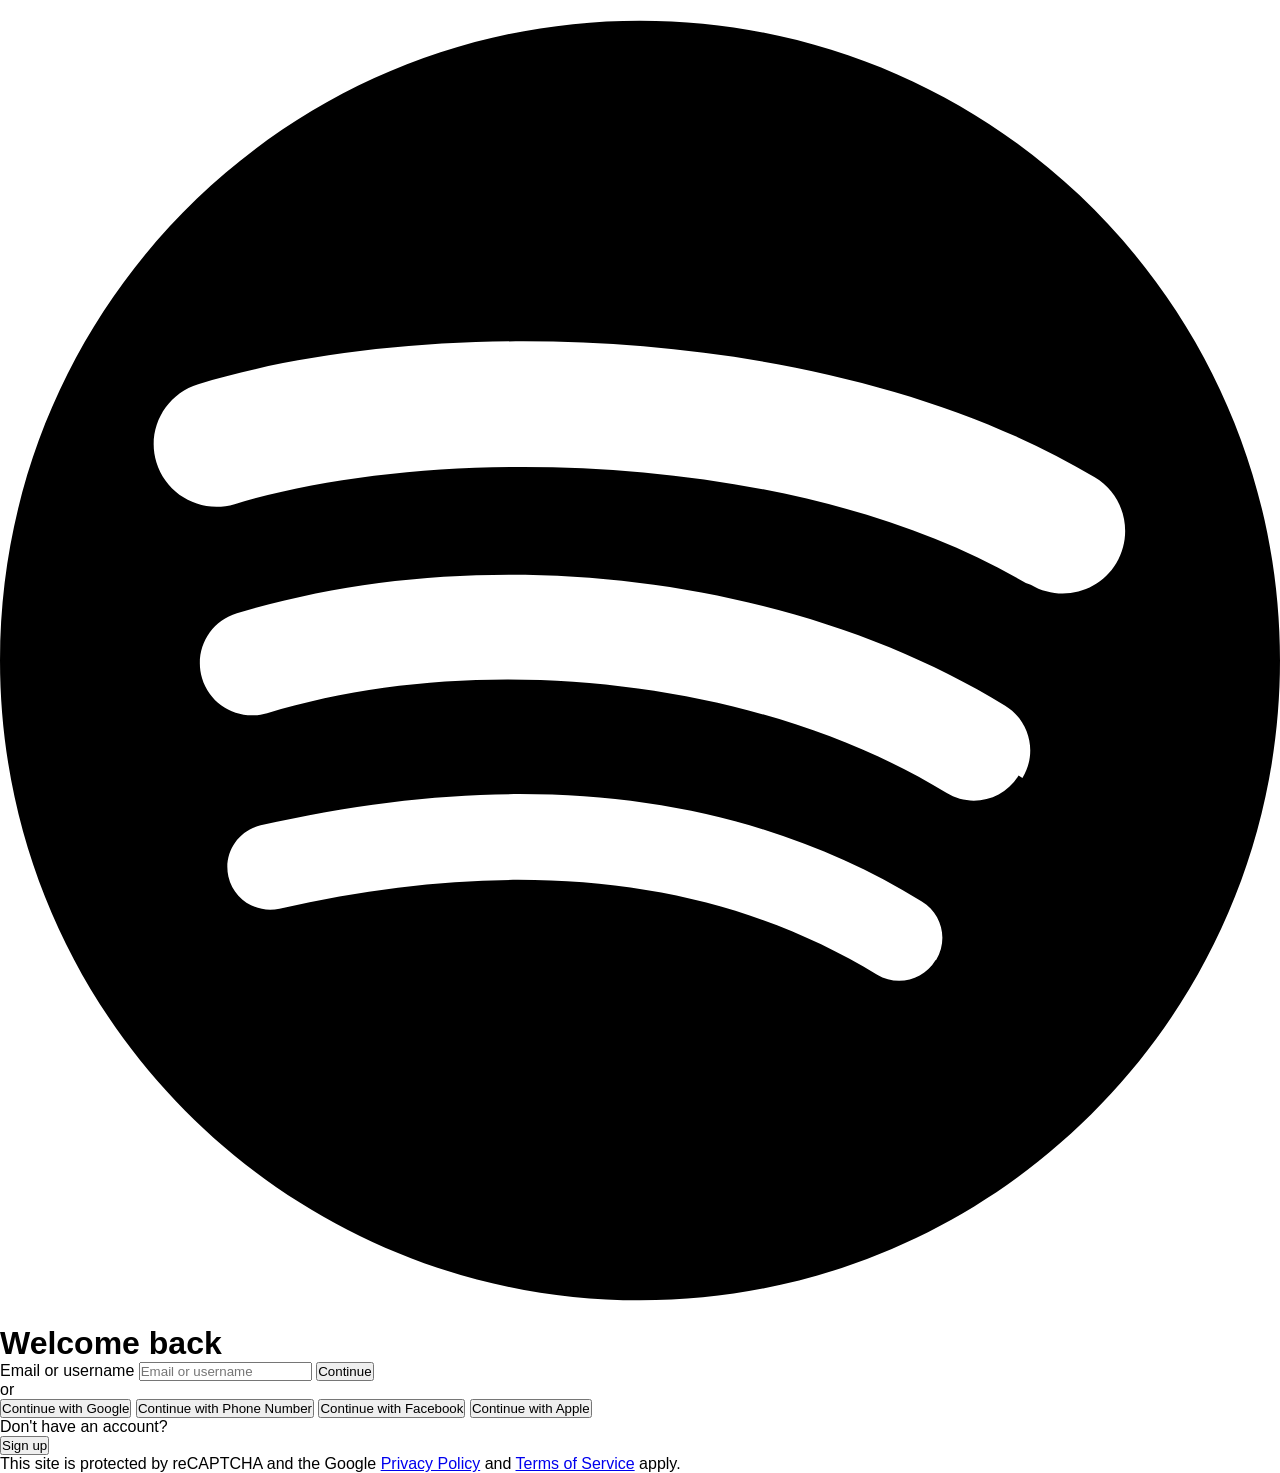
==== login.html @ 39ff7ceb "add login page with basic structure and styles" ====
<!DOCTYPE html>
<html lang="en">

<head>
    <meta charset="UTF-8">
    <meta name="viewport" content="width=device-width, initial-scale=1.0">
    <title>Spotify</title>
    <link rel="stylesheet" href="login.css">
</head>

<body>
    <div class="container">
        <img src="logo.svg" alt="">

        <h1>Welcome back</h1>
        <label>Email or username</label>
        <input type="text" placeholder="Email or username">
        <button class="continueBtn">Continue</button>
        <div class="or">or</div>
        <button class="continueBtn">Continue with Google</button>
        <button class="continueBtn">Continue with Phone Number</button>
        <button class="continueBtn">Continue with Facebook</button>
        <button class="continueBtn">Continue with Apple</button>

        <div>
            <p>Don't have an account?</p>
        </div>

        <button class="continueBtn">Sign up</button>

        <div class="extra">
            <p class="e-91185-text encore-text-marginal encore-internal-color-text-subdued" data-encore-id="text">This
                site is protected by reCAPTCHA and the Google <a href="https://policies.google.com/privacy"
                    class="e-91185-text-link e-91185-baseline e-91185-overflow-wrap-anywhere e-91185-text-link--colors e-91185-text-link--use-focus"
                    data-encore-id="textLink" rel="noopener noreferrer" target="_blank">Privacy Policy</a> and <a
                    href="https://policies.google.com/terms"
                    class="e-91185-text-link e-91185-baseline e-91185-overflow-wrap-anywhere e-91185-text-link--colors e-91185-text-link--use-focus"
                    data-encore-id="textLink" rel="noopener noreferrer" target="_blank">Terms of Service</a> apply.</p>
        </div>
    </div>
</body>

</html>
---- login.css ----
* {
    margin: 0;
    padding: 0;
    box-sizing: border-box;
    font-family: Arial, Helvetica, sans-serif;
}
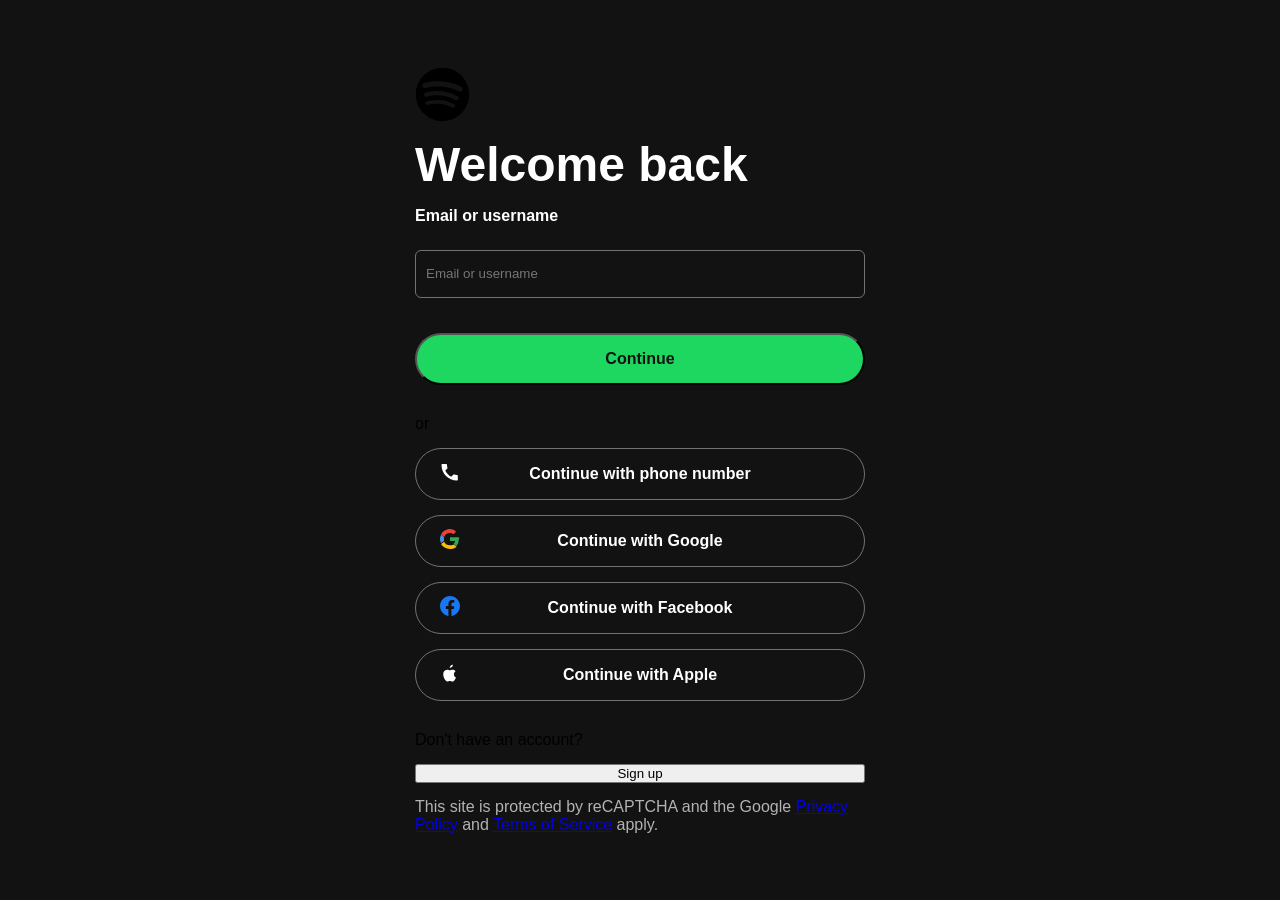
==== commit fe58dd73: "enhance login page with improved styles and social login options" ====
--- a/login.html
+++ b/login.html
@@ -10,23 +10,68 @@
 
 <body>
     <div class="container">
-        <img src="logo.svg" alt="">
+        
+            <img class="logo" src="logo.svg" alt="">
 
         <h1>Welcome back</h1>
         <label>Email or username</label>
         <input type="text" placeholder="Email or username">
         <button class="continueBtn">Continue</button>
         <div class="or">or</div>
-        <button class="continueBtn">Continue with Google</button>
-        <button class="continueBtn">Continue with Phone Number</button>
-        <button class="continueBtn">Continue with Facebook</button>
-        <button class="continueBtn">Continue with Apple</button>
+        <div class="social-buttons">
+
+            <button class="social-btn">
+                <span class="icon">
+                    <svg width="20" height="20" fill="white" viewBox="0 0 24 24">
+                        <path
+                            d="M6.6 10.8c1.5 3 3.9 5.4 6.9 6.9l2.3-2.3c.3-.3.8-.4 1.2-.3 1 .3 2.1.5 3.2.5.7 0 1.2.5 1.2 1.2V21c0 .7-.5 1.2-1.2 1.2C10.1 22.2 1.8 13.9 1.8 3.6 1.8 2.9 2.3 2.4 3 2.4h4.2c.7 0 1.2.5 1.2 1.2 0 1.1.2 2.2.5 3.2.1.4 0 .9-.3 1.2l-2 2z" />
+                    </svg>
+                </span>
+                Continue with phone number
+            </button>
+
+            <button class="social-btn">
+                <span class="icon">
+                    <svg width="20" height="20" viewBox="0 0 48 48">
+                        <path fill="#EA4335"
+                            d="M24 9.5c3.2 0 6.1 1.1 8.3 3.2l6.2-6.2C34.9 2.5 29.8 0 24 0 14.6 0 6.4 5.4 2.5 13.3l7.4 5.7C12.1 13 17.6 9.5 24 9.5z" />
+                        <path fill="#34A853"
+                            d="M46.1 24.5c0-1.5-.1-3-.4-4.5H24v9h12.5c-.5 2.7-2 5-4.2 6.5l6.6 5.1c3.9-3.6 6.2-8.9 6.2-16.1z" />
+                        <path fill="#4A90E2"
+                            d="M10 28c-1-2.7-1-5.7 0-8.4l-7.4-5.7C.8 17.3 0 20.6 0 24c0 3.4.8 6.7 2.6 9.6L10 28z" />
+                        <path fill="#FBBC05"
+                            d="M24 48c6.5 0 11.9-2.1 15.9-5.7l-6.6-5.1c-1.8 1.2-4.2 2-9.3 2-6.4 0-11.9-3.5-14-8.7l-7.4 5.7C6.4 42.6 14.6 48 24 48z" />
+                    </svg>
+                </span>
+                Continue with Google
+            </button>
+
+            <button class="social-btn">
+                <span class="icon">
+                    <svg width="20" height="20" viewBox="0 0 24 24" fill="#1877F2">
+                        <path
+                            d="M24 12.1C24 5.4 18.6 0 12 0S0 5.4 0 12.1c0 6 4.4 11 10.1 11.9v-8.4H7.1v-3.5h3V9.4c0-3 1.8-4.7 4.5-4.7 1.3 0 2.6.2 2.6.2v2.9h-1.5c-1.5 0-2 1-2 2v2.4h3.4l-.5 3.5h-2.9v8.4C19.6 23.1 24 18.1 24 12.1z" />
+                    </svg>
+                </span>
+                Continue with Facebook
+            </button>
+
+            <button class="social-btn">
+                <span class="icon">
+                    <svg width="20" height="20" viewBox="0 0 24 24" fill="white">
+                        <path
+                            d="M16.7 13.3c0-2.3 1.9-3.4 2-3.5-1.1-1.6-2.8-1.8-3.4-1.8-1.4-.1-2.8.8-3.5.8-.7 0-1.9-.8-3.2-.8-1.6 0-3.1.9-3.9 2.3-1.7 2.9-.4 7.3 1.2 9.6.8 1.1 1.7 2.3 2.9 2.3 1.1 0 1.6-.7 3-.7s1.9.7 3.1.7c1.3 0 2.1-1.1 2.9-2.2.9-1.3 1.3-2.5 1.3-2.6-.1 0-2.4-.9-2.4-3.6zM14.5 4.6c.6-.7 1-1.7.9-2.6-.9 0-2 .6-2.7 1.3-.6.6-1.1 1.6-1 2.5 1 .1 2-.5 2.8-1.2z" />
+                    </svg>
+                </span>
+                Continue with Apple
+            </button>
+        </div>
 
         <div>
             <p>Don't have an account?</p>
         </div>
 
-        <button class="continueBtn">Sign up</button>
+        <button class="SignBtn">Sign up</button>
 
         <div class="extra">
             <p class="e-91185-text encore-text-marginal encore-internal-color-text-subdued" data-encore-id="text">This
--- a/login.css
+++ b/login.css
@@ -2,5 +2,112 @@
     margin: 0;
     padding: 0;
     box-sizing: border-box;
-    font-family: Arial, Helvetica, sans-serif;
+    font-family: SpotifyMixUI, CircularSp-Arab, CircularSp-Hebr, CircularSp-Cyrl, CircularSp-Grek, CircularSp-Deva, var(--fallback-fonts, sans-serif);;
+}
+
+body {
+    background-color: #121212;
+    margin: 0;
+    height: 100vh;
+    display: flex;
+    justify-content: center;   
+    align-items: center;      
+}
+
+.container {
+    width: 450px;
+    display: flex;
+    flex-direction: column;
+    gap: 15px;
+}
+
+.logo {
+    height: 55px;
+    width: 55px;
+}
+
+label{
+    display: inline-block;
+    color: #fff;
+    font-weight: 700;
+}
+
+h1 {
+    color: white;
+    font-size: 48px;
+    font-weight: 800;
+    box-sizing: border-box;
+    margin-block: 0;
+}
+
+.social-buttons {
+    display: flex;
+    flex-direction: column;
+}
+
+.social-btn {
+    width: 100%;
+    height: 52px;
+    border: 1px solid #727272;
+    border-radius: 50px;
+    background: transparent;
+    color: white;
+    font-size: 16px;
+    font-weight: 700;
+    display: flex;
+    align-items: center;
+    justify-content: center;
+    position: relative;
+    margin-bottom: 15px;
+    cursor: pointer;
+    transition: 0.2s ease;
+}
+
+input {
+    width: 100%;
+    height: 48px;
+    padding: 10px;
+    border-radius: 6px;
+    border: 1px solid #727272;
+    background: #121212;
+    color: white;
+    margin: 10px 0 20px 0;
+}
+
+.social-btn:hover {
+    border: 1px solid white;
+}
+
+.icon {
+    position: absolute;
+    left: 24px;
+}
+
+.continueBtn {
+    background-color: #1ed760;
+    border-radius: 50px;
+    color: #121212;
+    width: 100%;
+    height: 52px;
+    font-size: 16px;
+    font-weight: 700;
+    display: flex;
+    align-items: center;
+    justify-content: center;
+    position: relative;
+    margin-bottom: 15px;
+    cursor: pointer;
+    transition: 0.2s ease;
+}
+
+.continueBtn {
+    cursor: pointer;
+}
+
+.extra {
+    color: #b3b3b3;
+}
+
+.SignBtn{
+    font-weight: 400;
 }
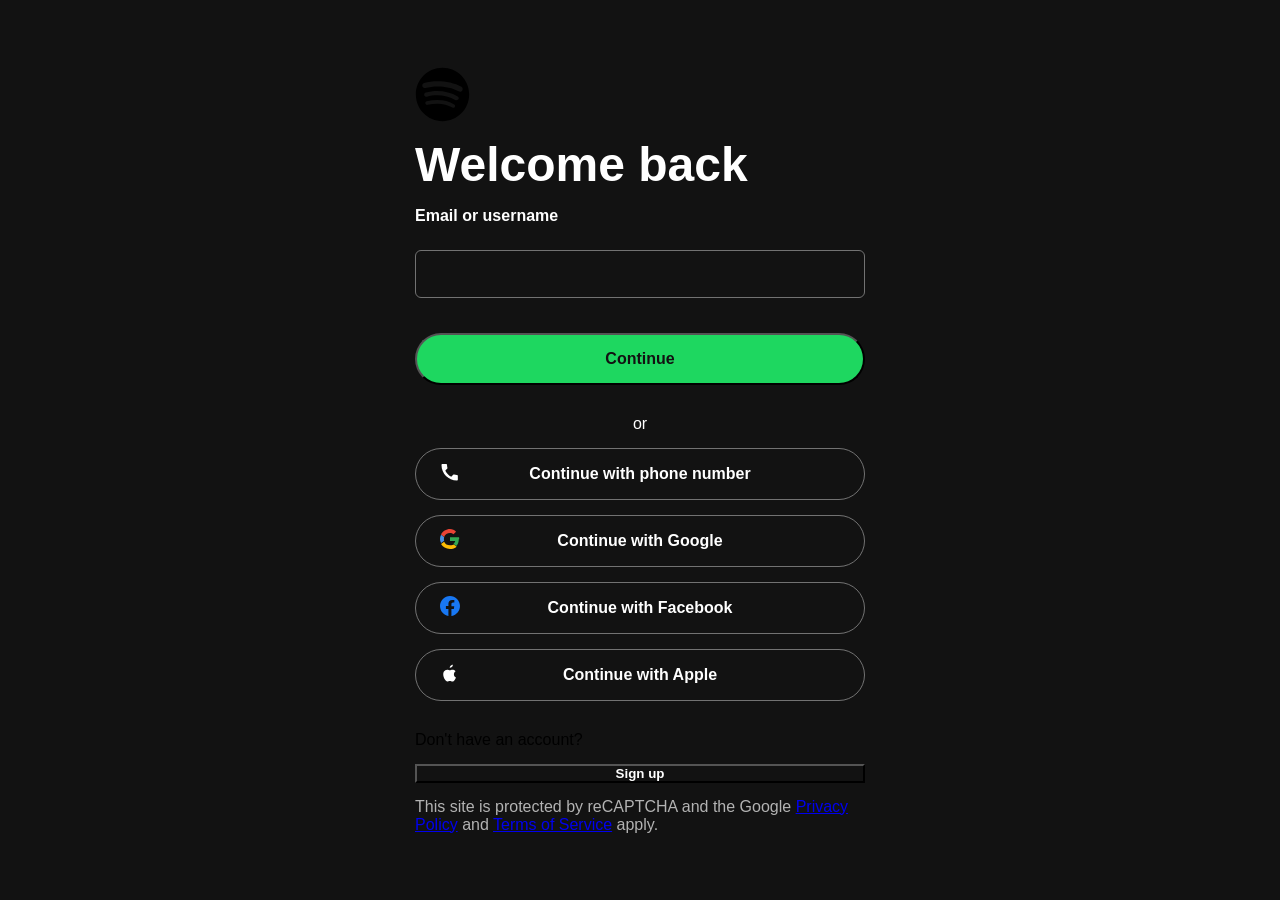
==== commit 4564014c: "style: enhance login page layout and button styles for better user experience" ====
--- a/login.html
+++ b/login.html
@@ -15,7 +15,7 @@
 
         <h1>Welcome back</h1>
         <label>Email or username</label>
-        <input type="text" placeholder="Email or username">
+        <input type="text">
         <button class="continueBtn">Continue</button>
         <div class="or">or</div>
         <div class="social-buttons">
--- a/login.css
+++ b/login.css
@@ -40,6 +40,13 @@
     margin-block: 0;
 }
 
+.or{
+    color: white;
+    font-weight: 400;
+    justify-content: center;
+    align-items: center;
+    display: flex;
+}
 .social-buttons {
     display: flex;
     flex-direction: column;
@@ -109,5 +116,13 @@
 }
 
 .SignBtn{
-    font-weight: 400;
+    font-weight: 700;
+    align-items: center;
+    background-color: initial;
+    color: white;
+    display: inline-flex;
+    justify-content: center;
+    min-inline-size: 0;
+    position: relative;
+    transition-property: color, transform;
 }
